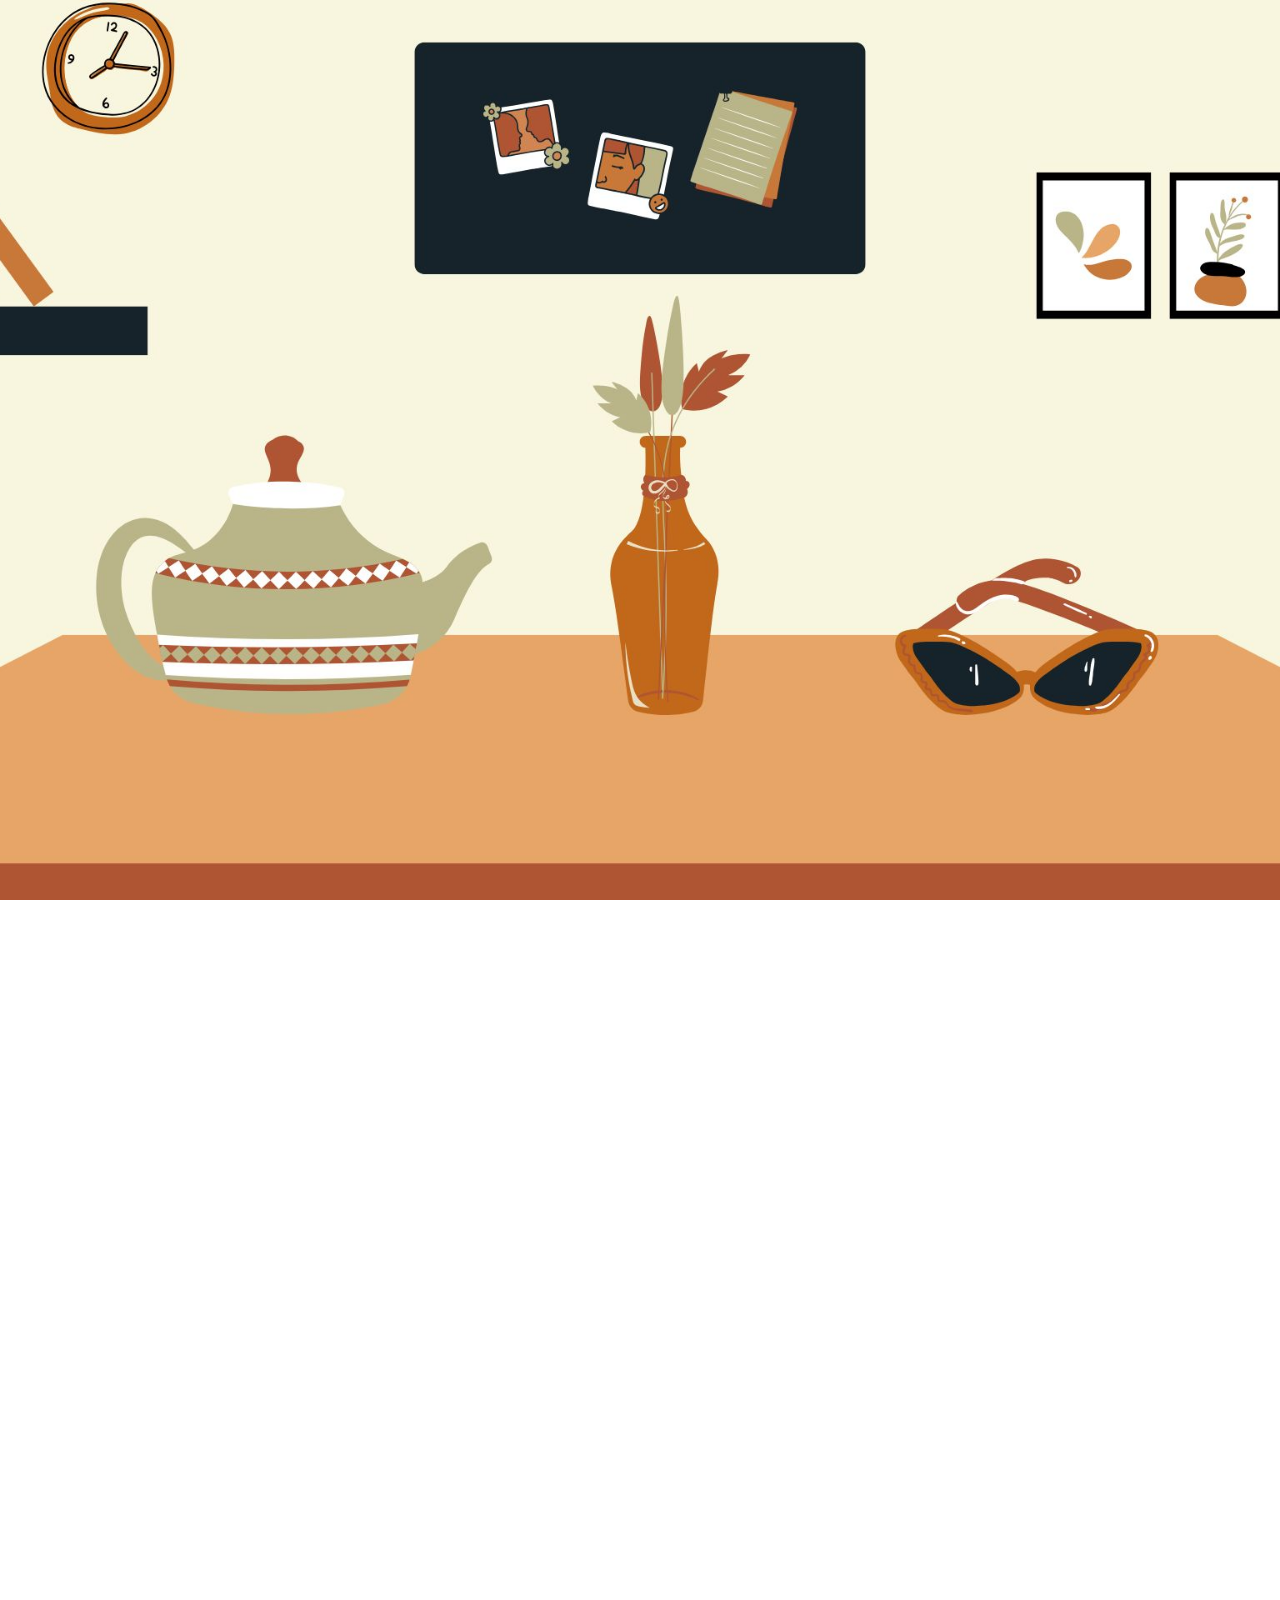
==== index.html @ 1d6615b9 "Update index.html" ====
<!DOCTYPE html>
<html lang="th">
<head>
  <meta charset="UTF-8">
  <title>Scroll Down</title>

  <style>
    body {margin: 0;}
    .page {height: 100vh;}

    /* 🎯 หน้า 1 ใส่รูปพื้นหลัง */
    .page1 {background: url("bg1.jpg") center/cover no-repeat;}
    .page2 {background: url("bg2.jpg") center/cover no-repeat;}
    .page3 {background: url("bg3.jpg") center/cover no-repeat;}
    .page4 {background: url("bg4.jpg") center/cover no-repeat;}
  </style>

</head>

<body>

  <div class="page page1"></div>
  <div class="page page2"></div>
  <div class="page page3"></div>
  <div class="page page4"></div>

</body>
</html>
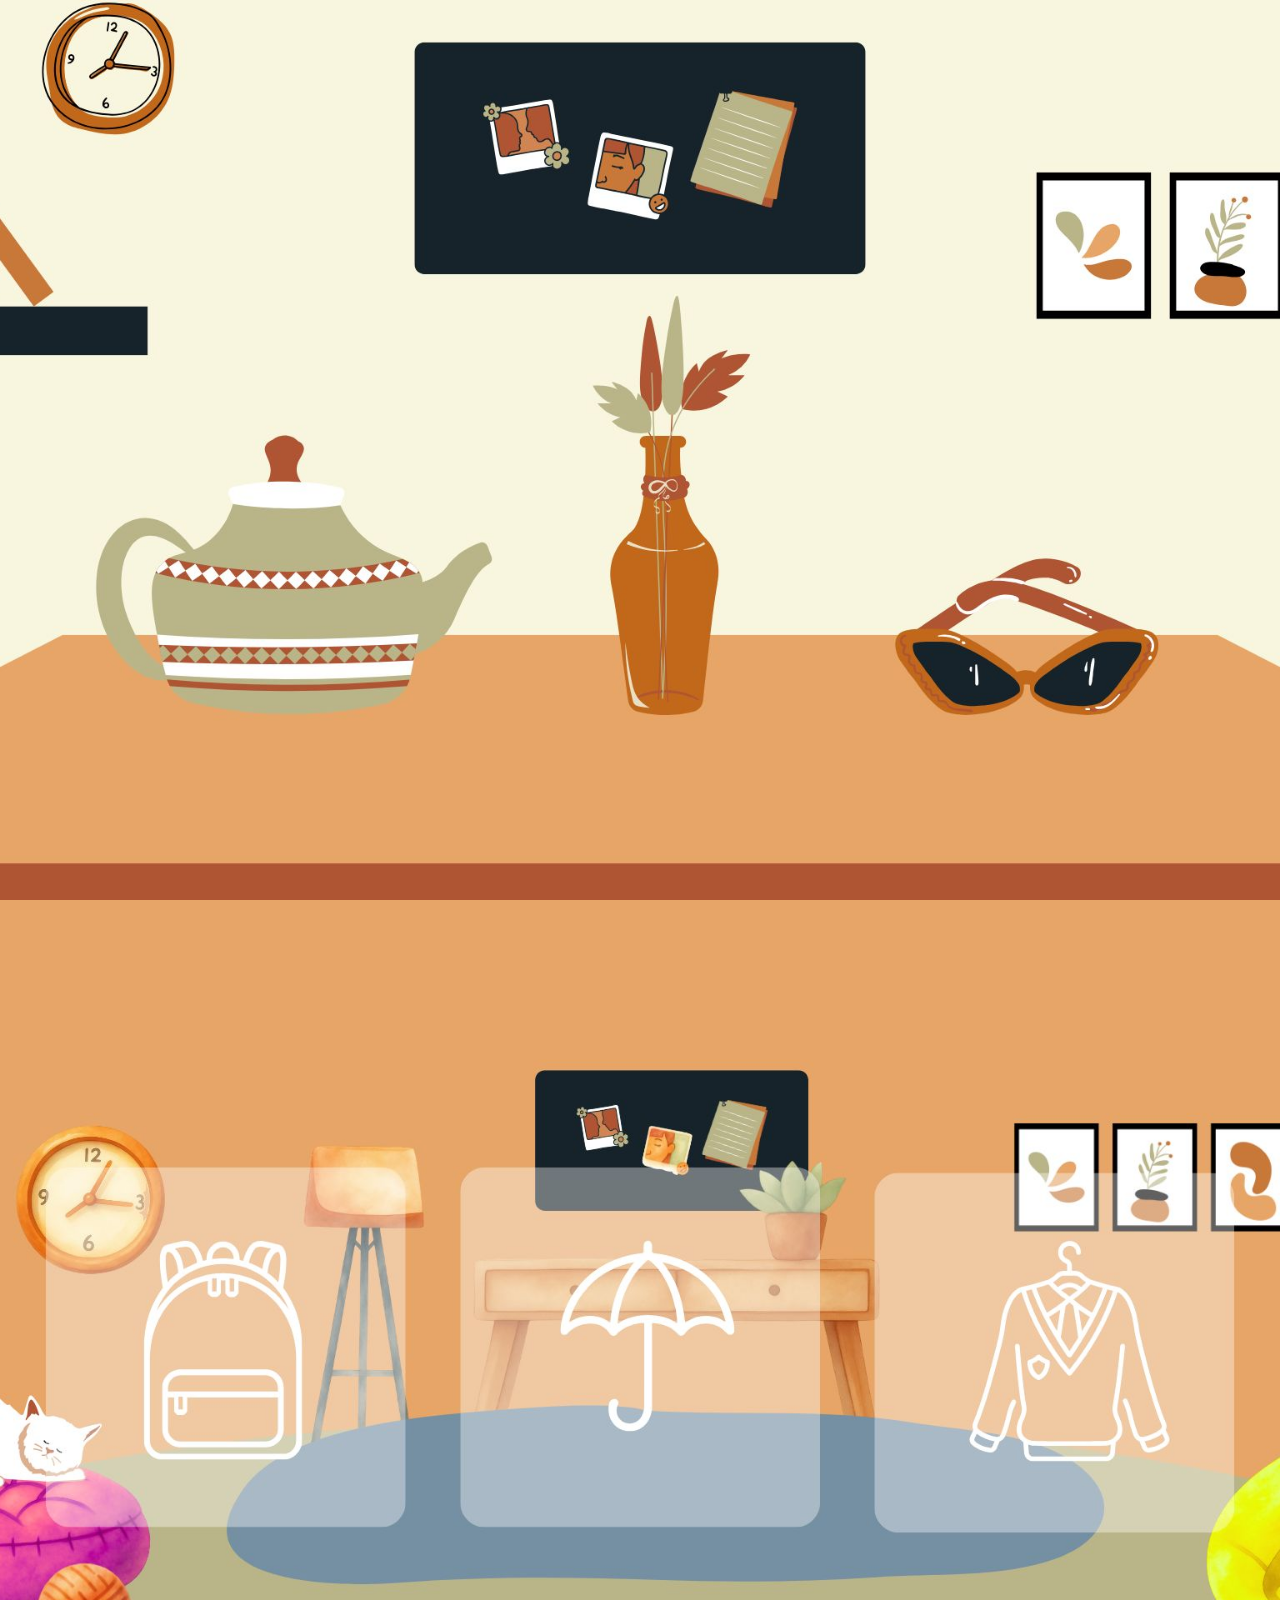
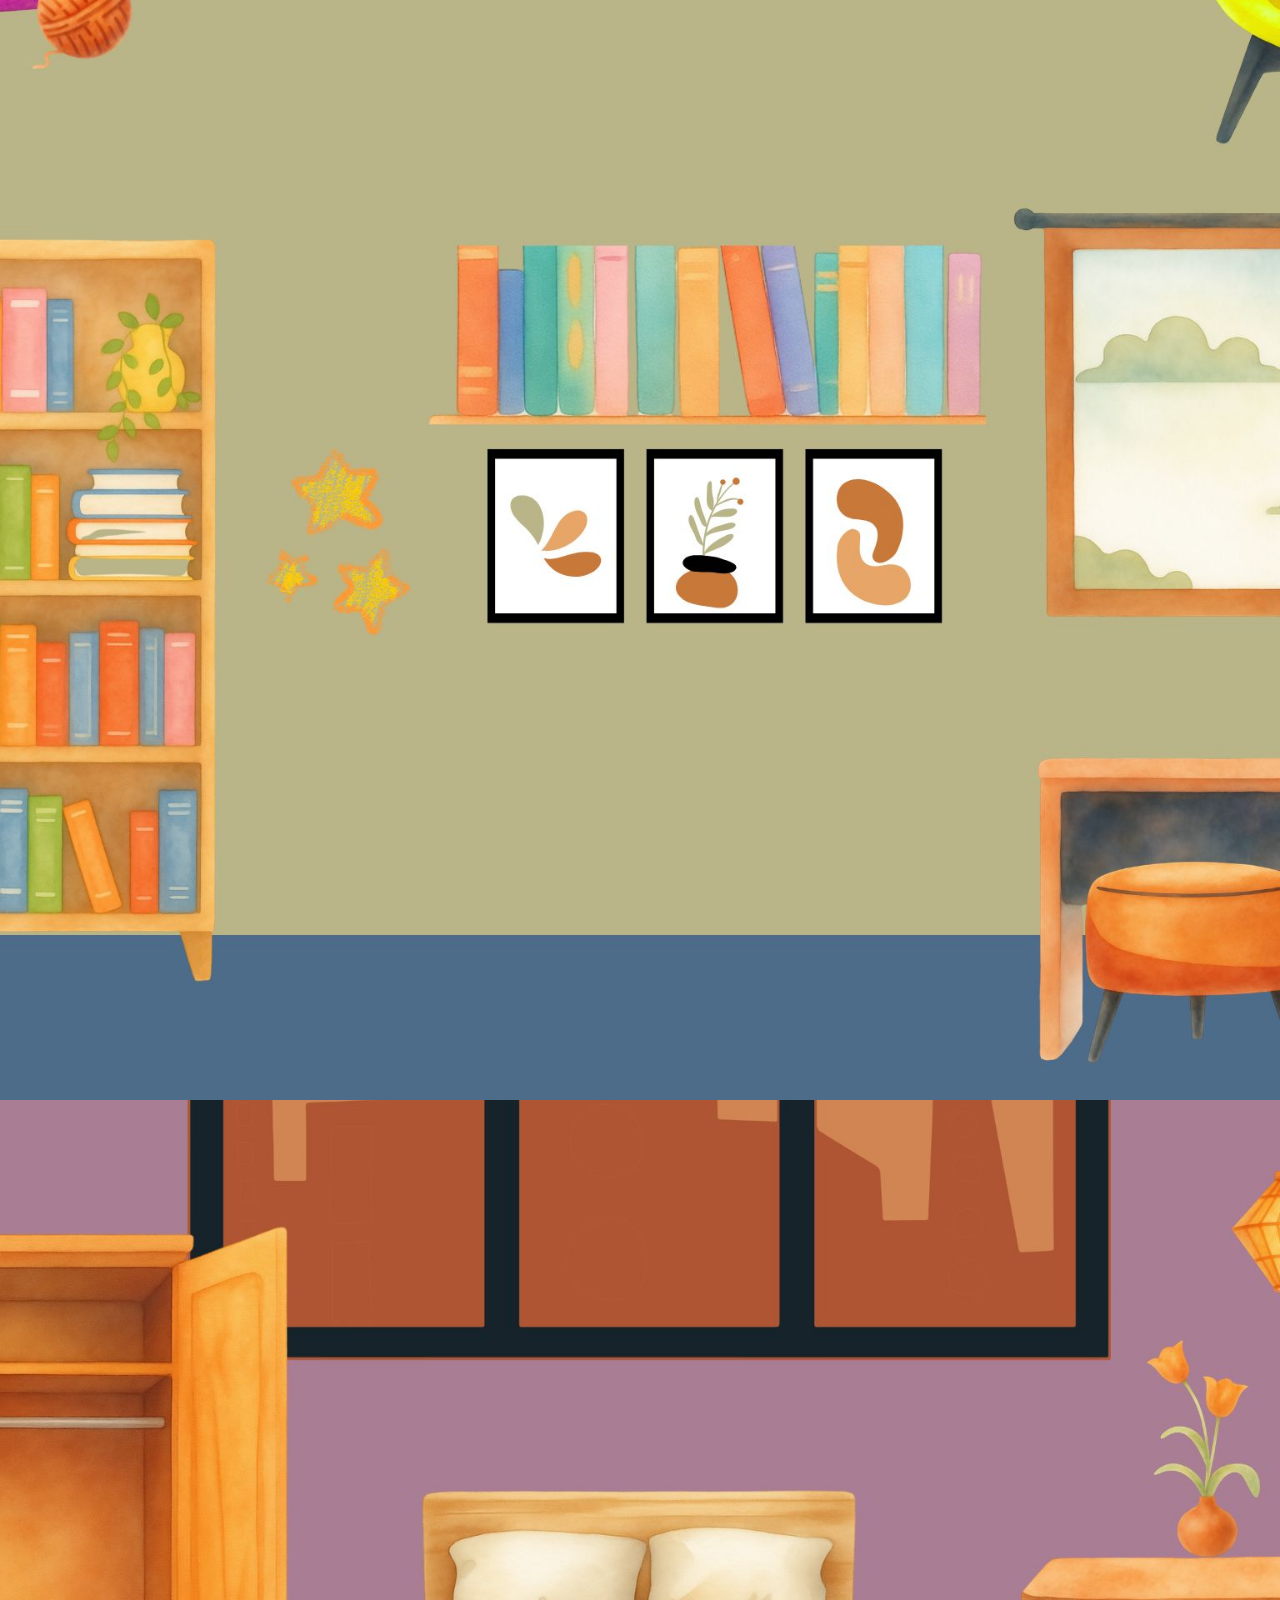
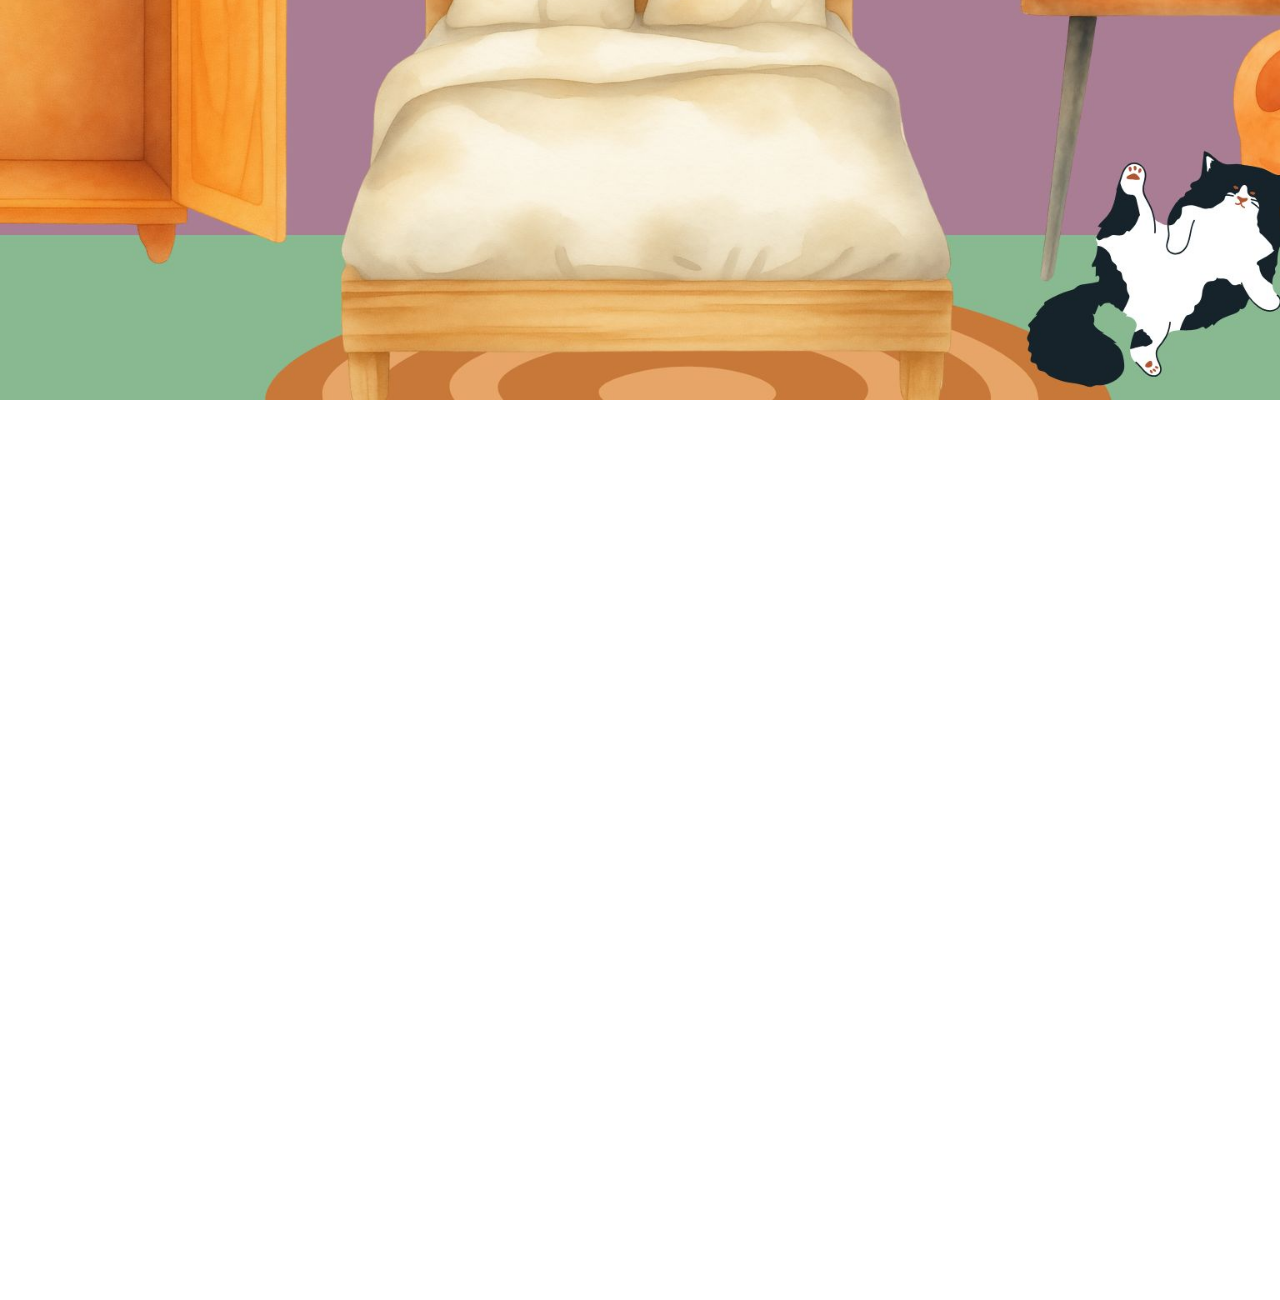
==== commit f07c7243: "Update index.html" ====
--- a/index.html
+++ b/index.html
@@ -13,6 +13,7 @@
     .page2 {background: url("bg2.jpg") center/cover no-repeat;}
     .page3 {background: url("bg3.jpg") center/cover no-repeat;}
     .page4 {background: url("bg4.jpg") center/cover no-repeat;}
+    .page4 {background: url("bg5.jpg") center/cover no-repeat;}
   </style>
 
 </head>
@@ -23,6 +24,7 @@
   <div class="page page2"></div>
   <div class="page page3"></div>
   <div class="page page4"></div>
+  <div class="page page5"></div>
 
 </body>
 </html>
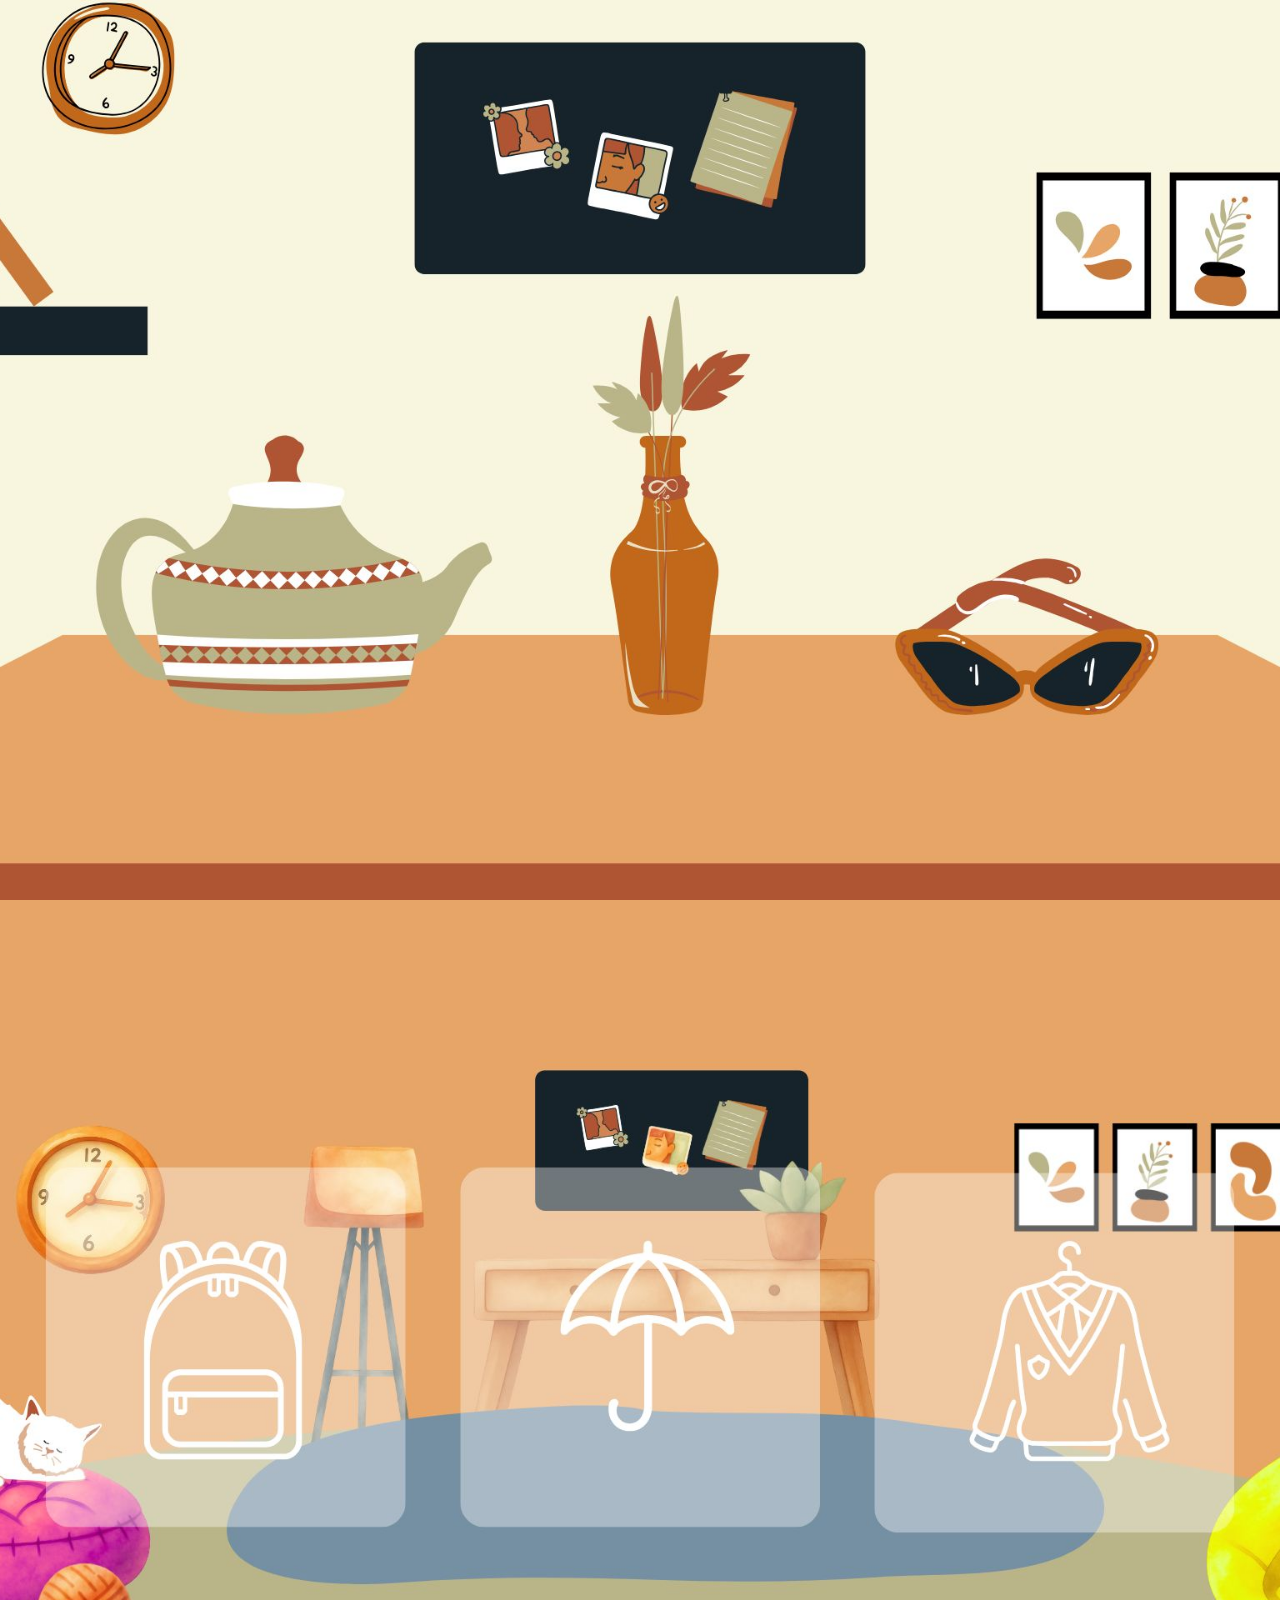
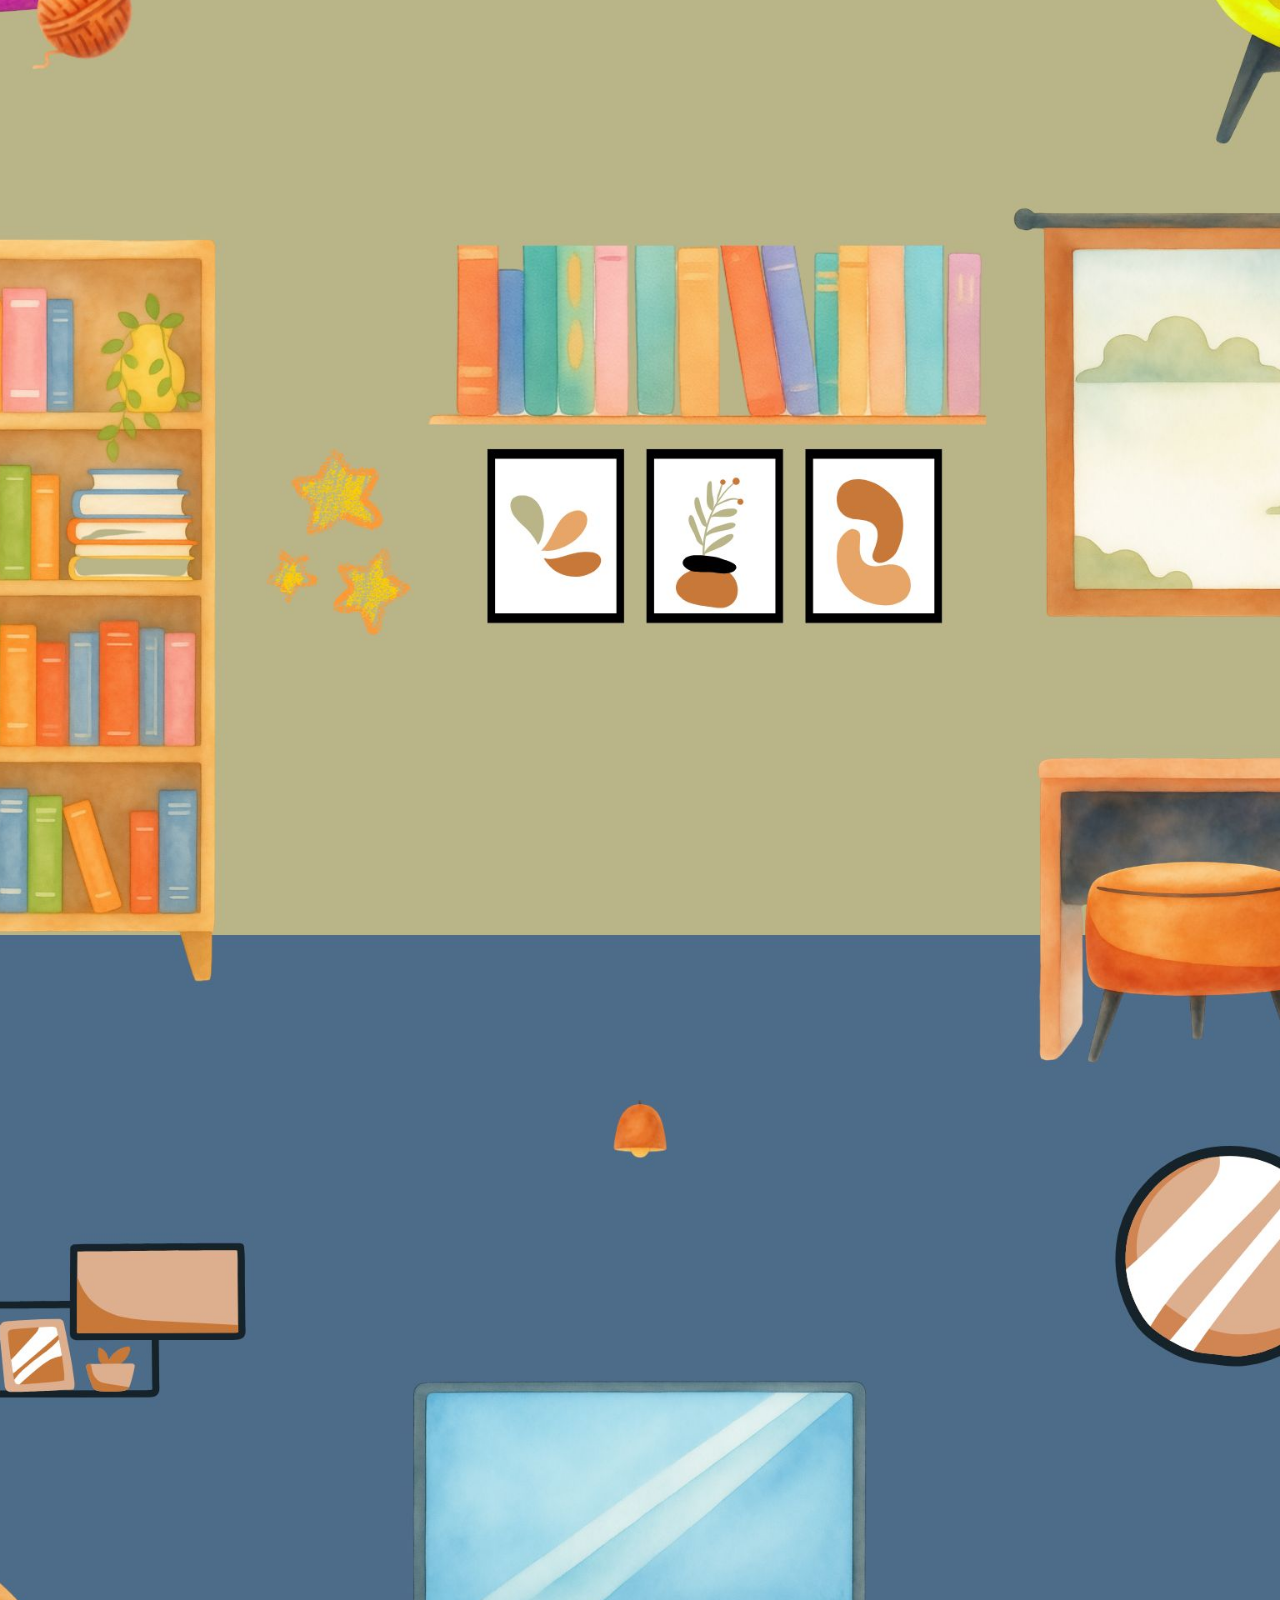
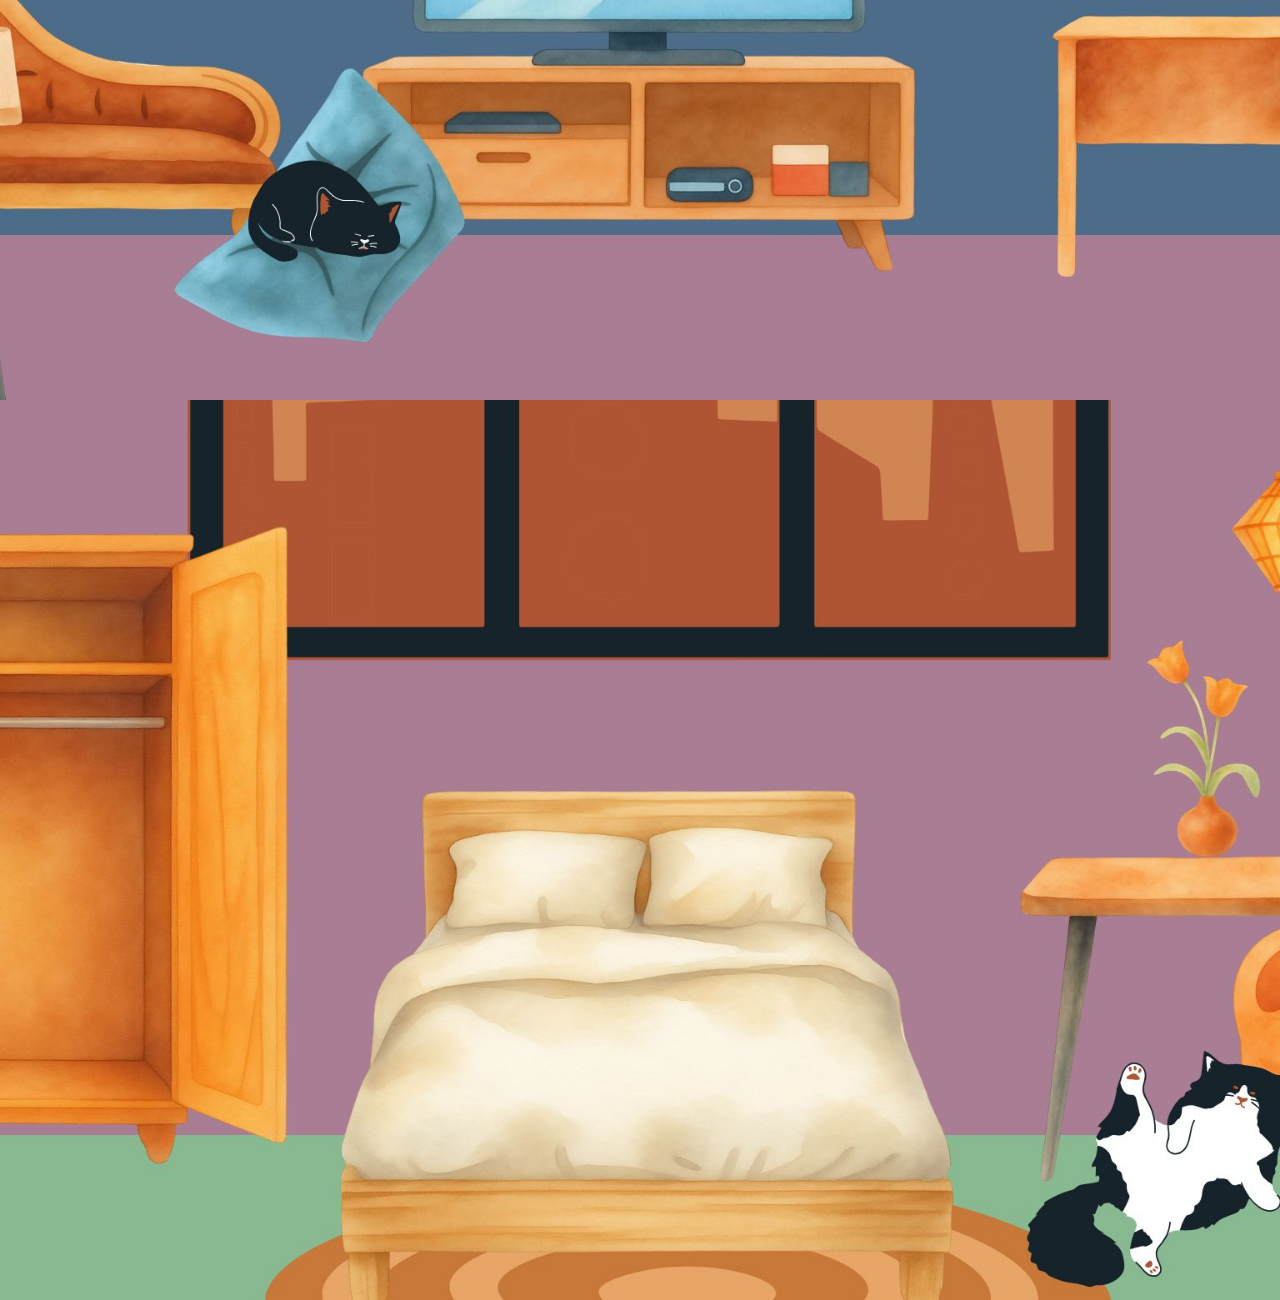
==== commit 132ed5e7: "Update index.html" ====
--- a/index.html
+++ b/index.html
@@ -13,7 +13,7 @@
     .page2 {background: url("bg2.jpg") center/cover no-repeat;}
     .page3 {background: url("bg3.jpg") center/cover no-repeat;}
     .page4 {background: url("bg4.jpg") center/cover no-repeat;}
-    .page4 {background: url("bg5.jpg") center/cover no-repeat;}
+    .page5 {background: url("bg5.jpg") center/cover no-repeat;}
   </style>
 
 </head>
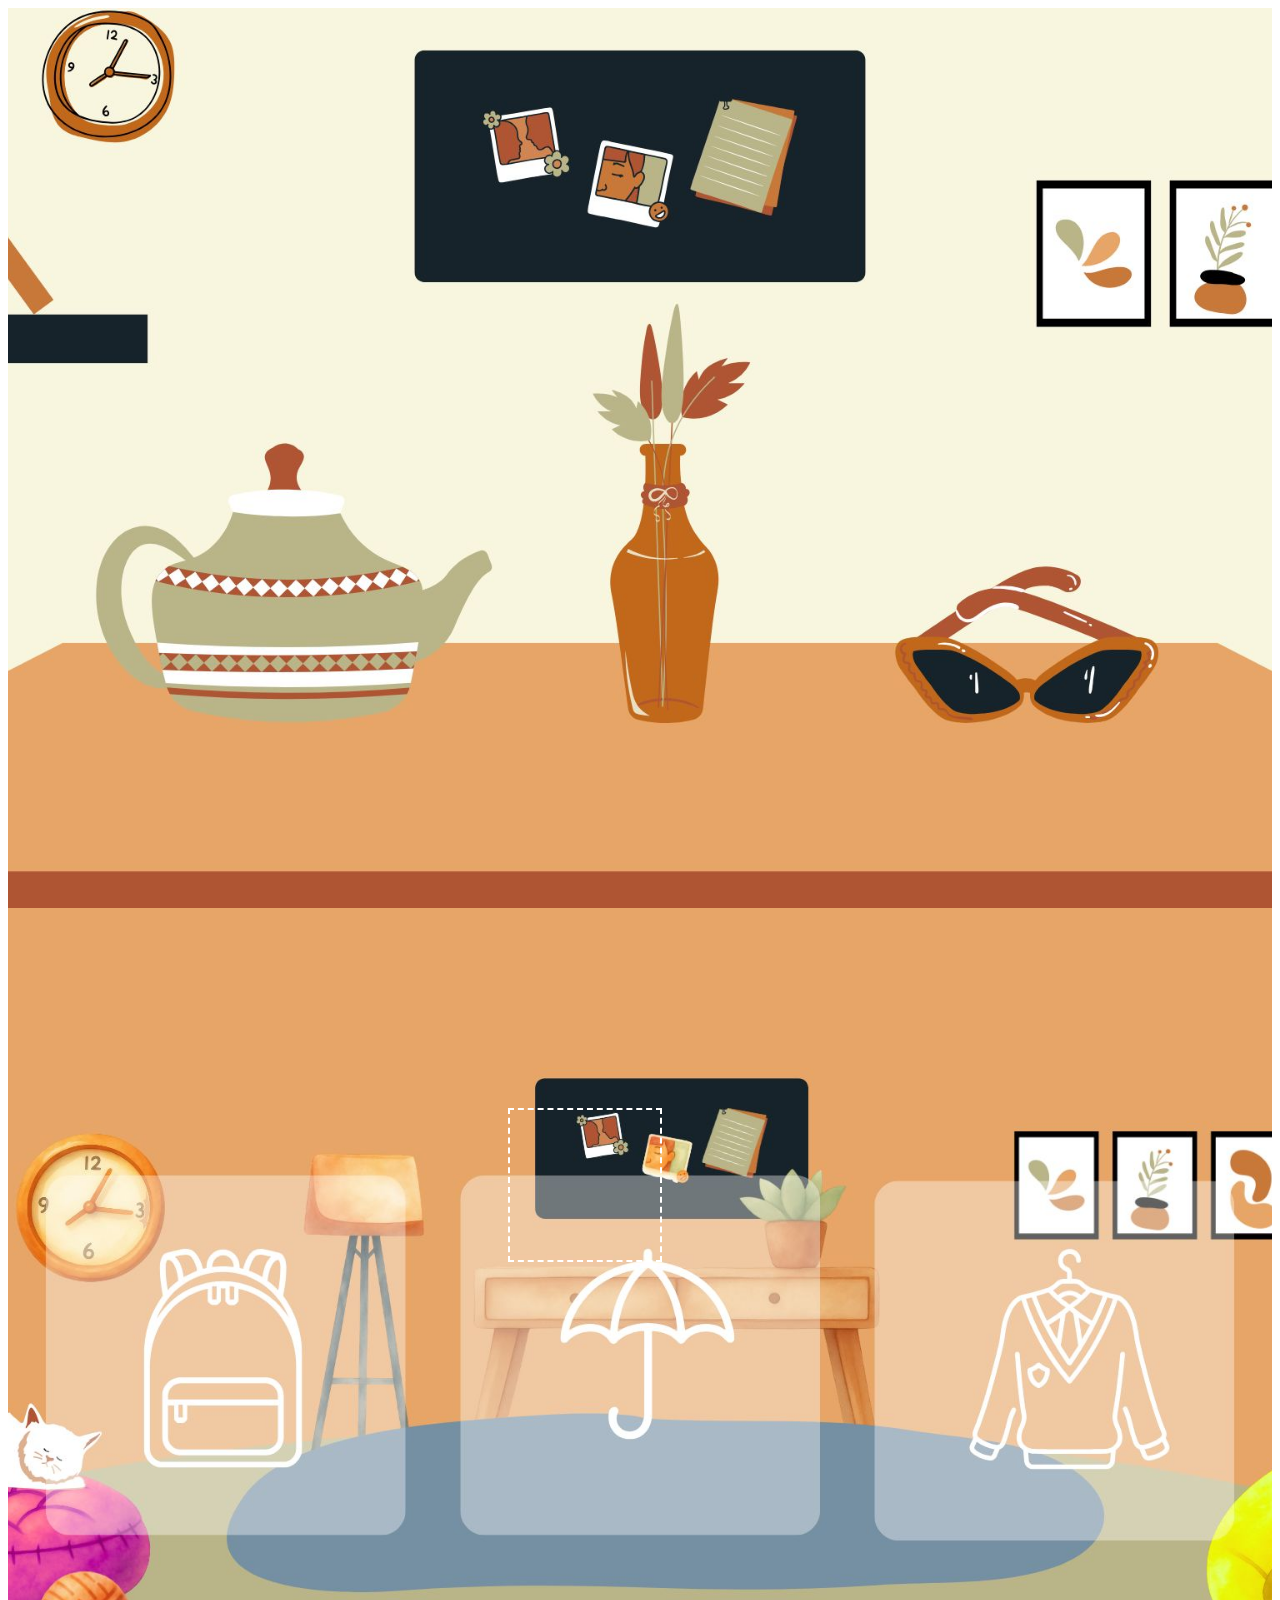
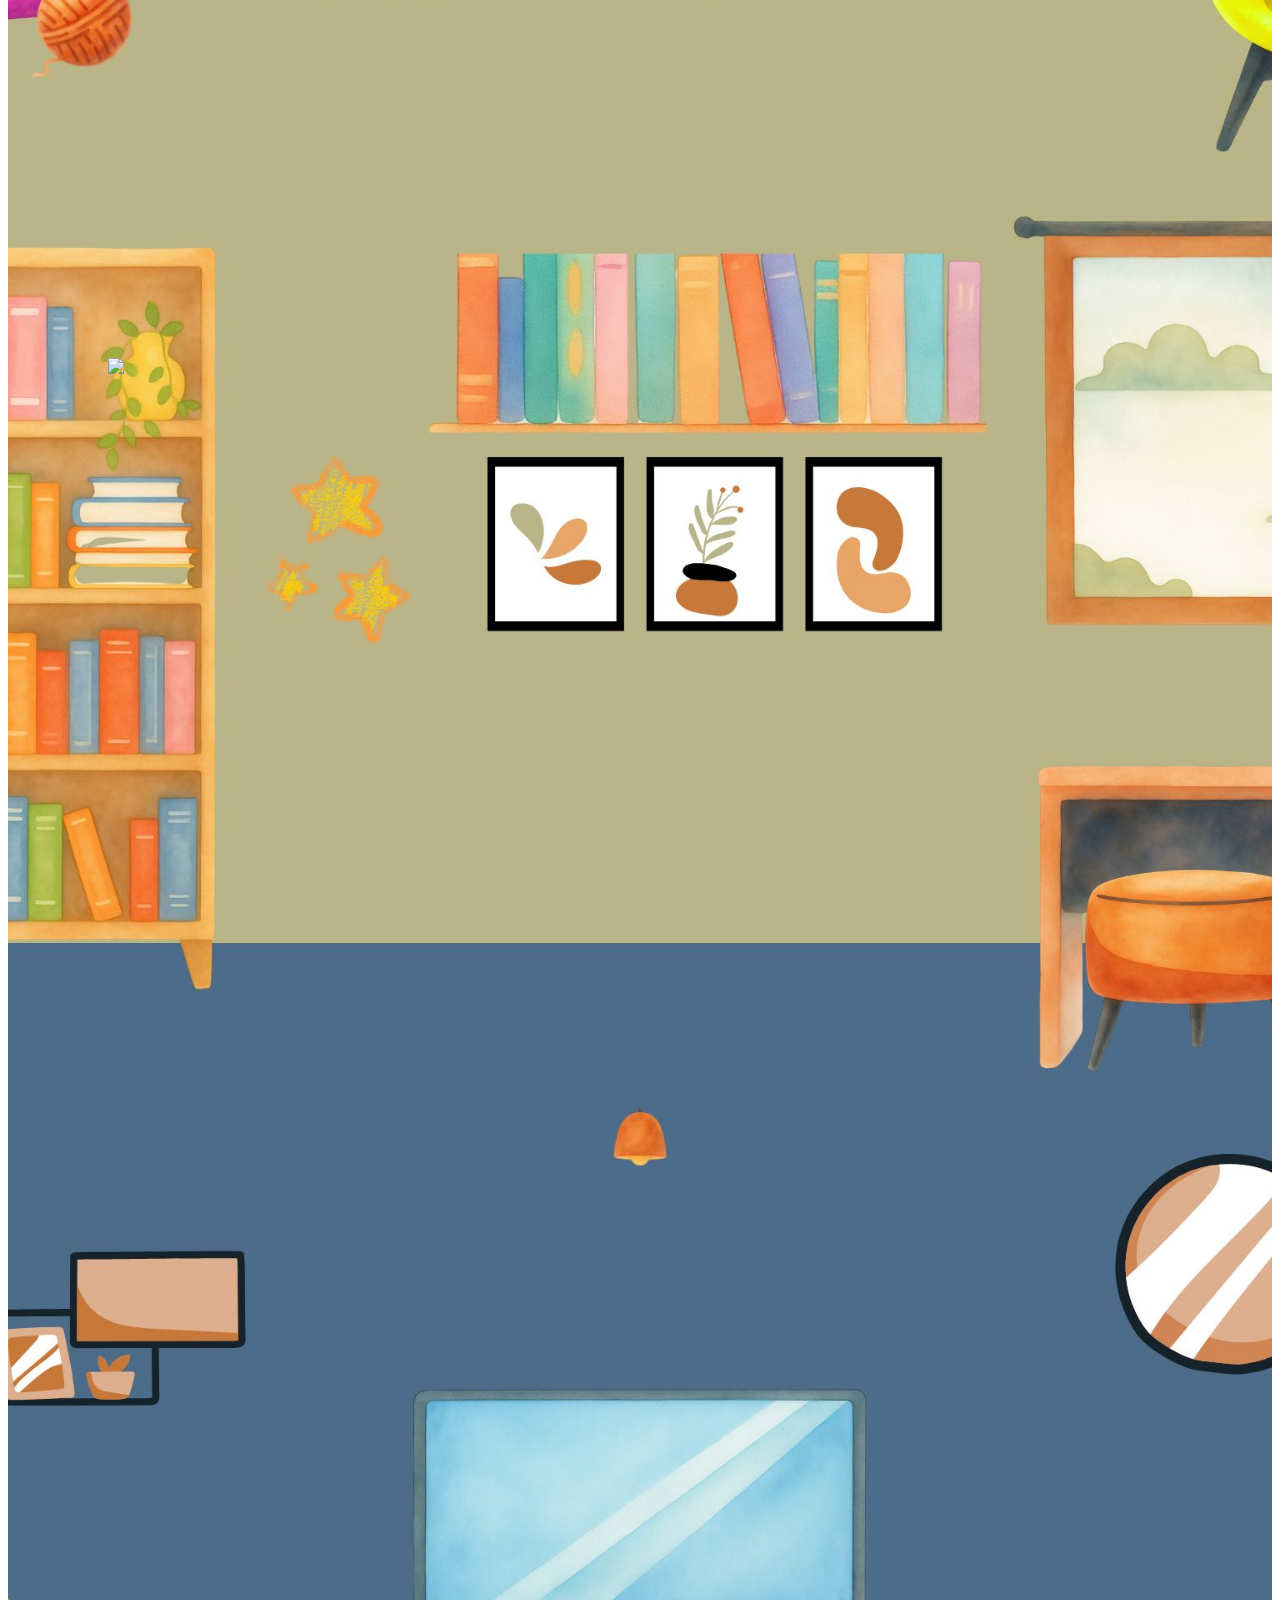
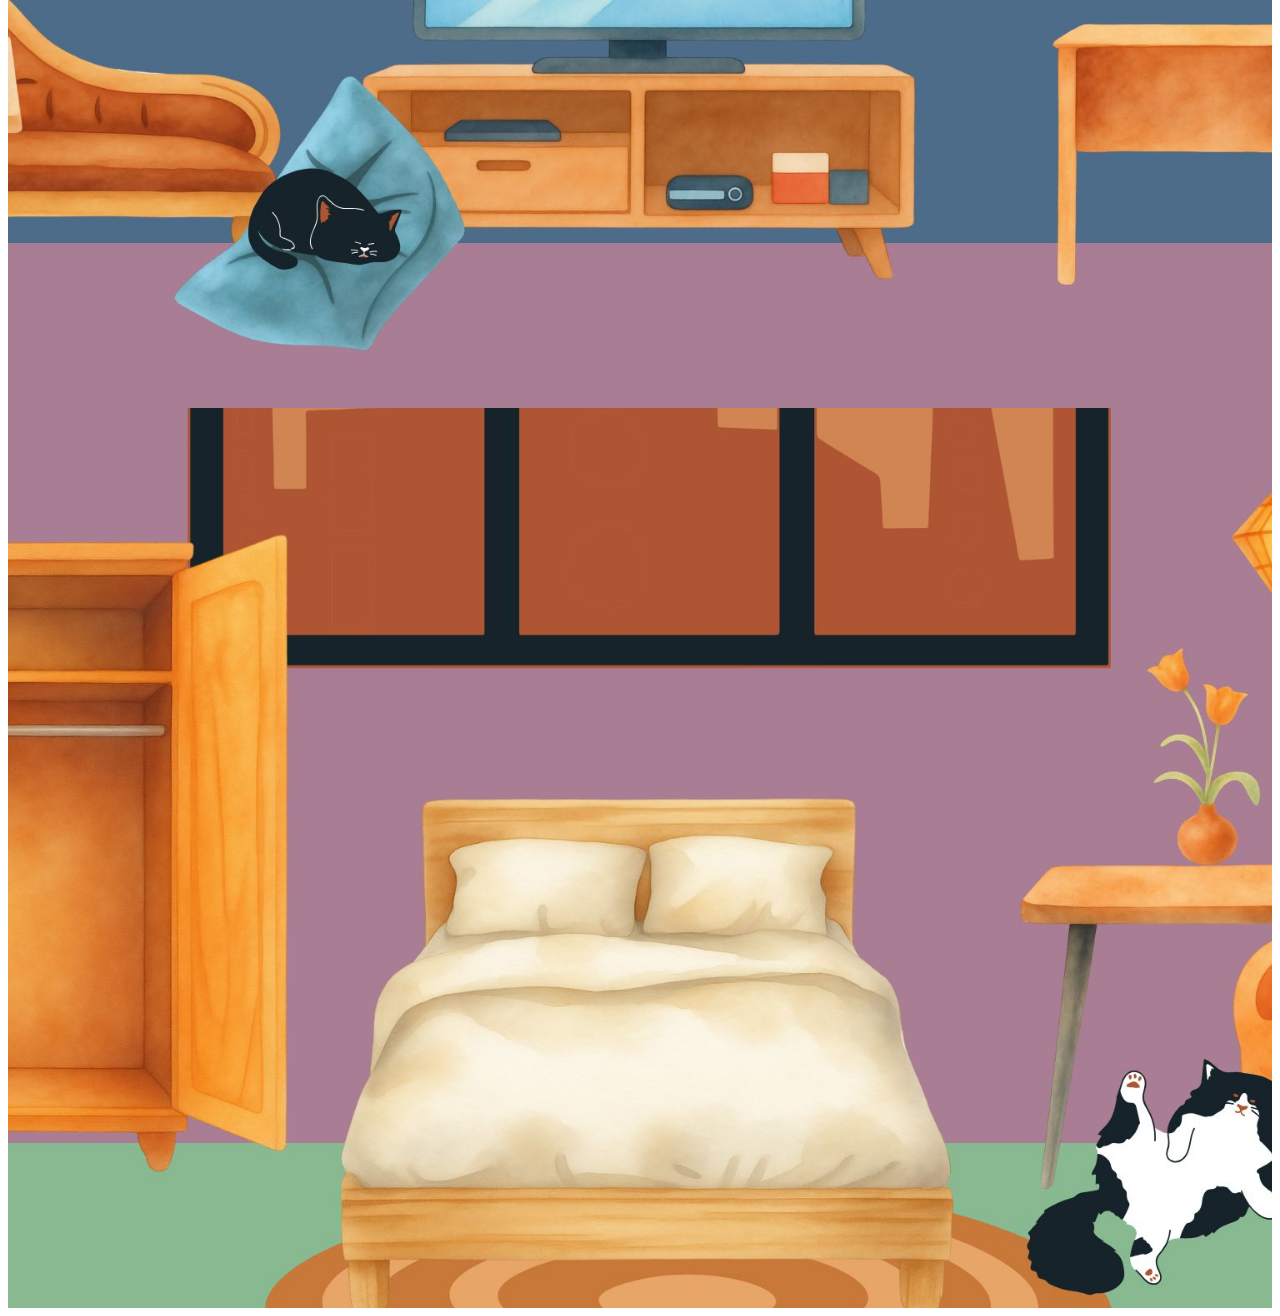
==== commit 7b22a320: "Update index.html" ====
--- a/index.html
+++ b/index.html
@@ -1,30 +1,57 @@
 <!DOCTYPE html>
 <html lang="th">
 <head>
-  <meta charset="UTF-8">
-  <title>Scroll Down</title>
+<meta charset="UTF-8">
+<title>Scroll Down</title>
 
-  <style>
-    body {margin: 0;}
-    .page {height: 100vh;}
+<style>
+.page{
+  height: 100vh;
+  position: relative;
+}
 
-    /* 🎯 หน้า 1 ใส่รูปพื้นหลัง */
-    .page1 {background: url("bg1.jpg") center/cover no-repeat;}
-    .page2 {background: url("bg2.jpg") center/cover no-repeat;}
-    .page3 {background: url("bg3.jpg") center/cover no-repeat;}
-    .page4 {background: url("bg4.jpg") center/cover no-repeat;}
-    .page5 {background: url("bg5.jpg") center/cover no-repeat;}
-  </style>
+/* 🎯 พื้นหลัง */
+.page1 {background: url("bg1.jpg") center/cover no-repeat;}
+.page2 {background: url("bg2.jpg") center/cover no-repeat;}
+.page3 {background: url("bg3.jpg") center/cover no-repeat;}
+.page4 {background: url("bg4.jpg") center/cover no-repeat;}
+.page5 {background: url("bg5.jpg") center/cover no-repeat;}
 
+/* 🖼️ รูป */
+#oj1{
+  width: 100px;
+  position: absolute;
+  top: 150px;
+  left: 100px;
+  cursor: grab;
+}
+
+/* 📦 drop zone */
+#dropZone{
+  width: 150px;
+  height: 150px;
+  border: 2px dashed white;
+  position: absolute;
+  top: 200px;
+  left: 500px;
+}
+</style>
 </head>
 
 <body>
 
-  <div class="page page1"></div>
-  <div class="page page2"></div>
-  <div class="page page3"></div>
-  <div class="page page4"></div>
-  <div class="page page5"></div>
+<div class="page page1"></div>
 
+<div class="page page2">
+  <div id="dropZone"></div>
+</div>
+
+<div class="page page3">
+  <img id="oj1" src="oj1.png"></div>
+
+<div class="page page4"></div>
+<div class="page page5"></div>
+
+<script src="script.js"></script>
 </body>
 </html>
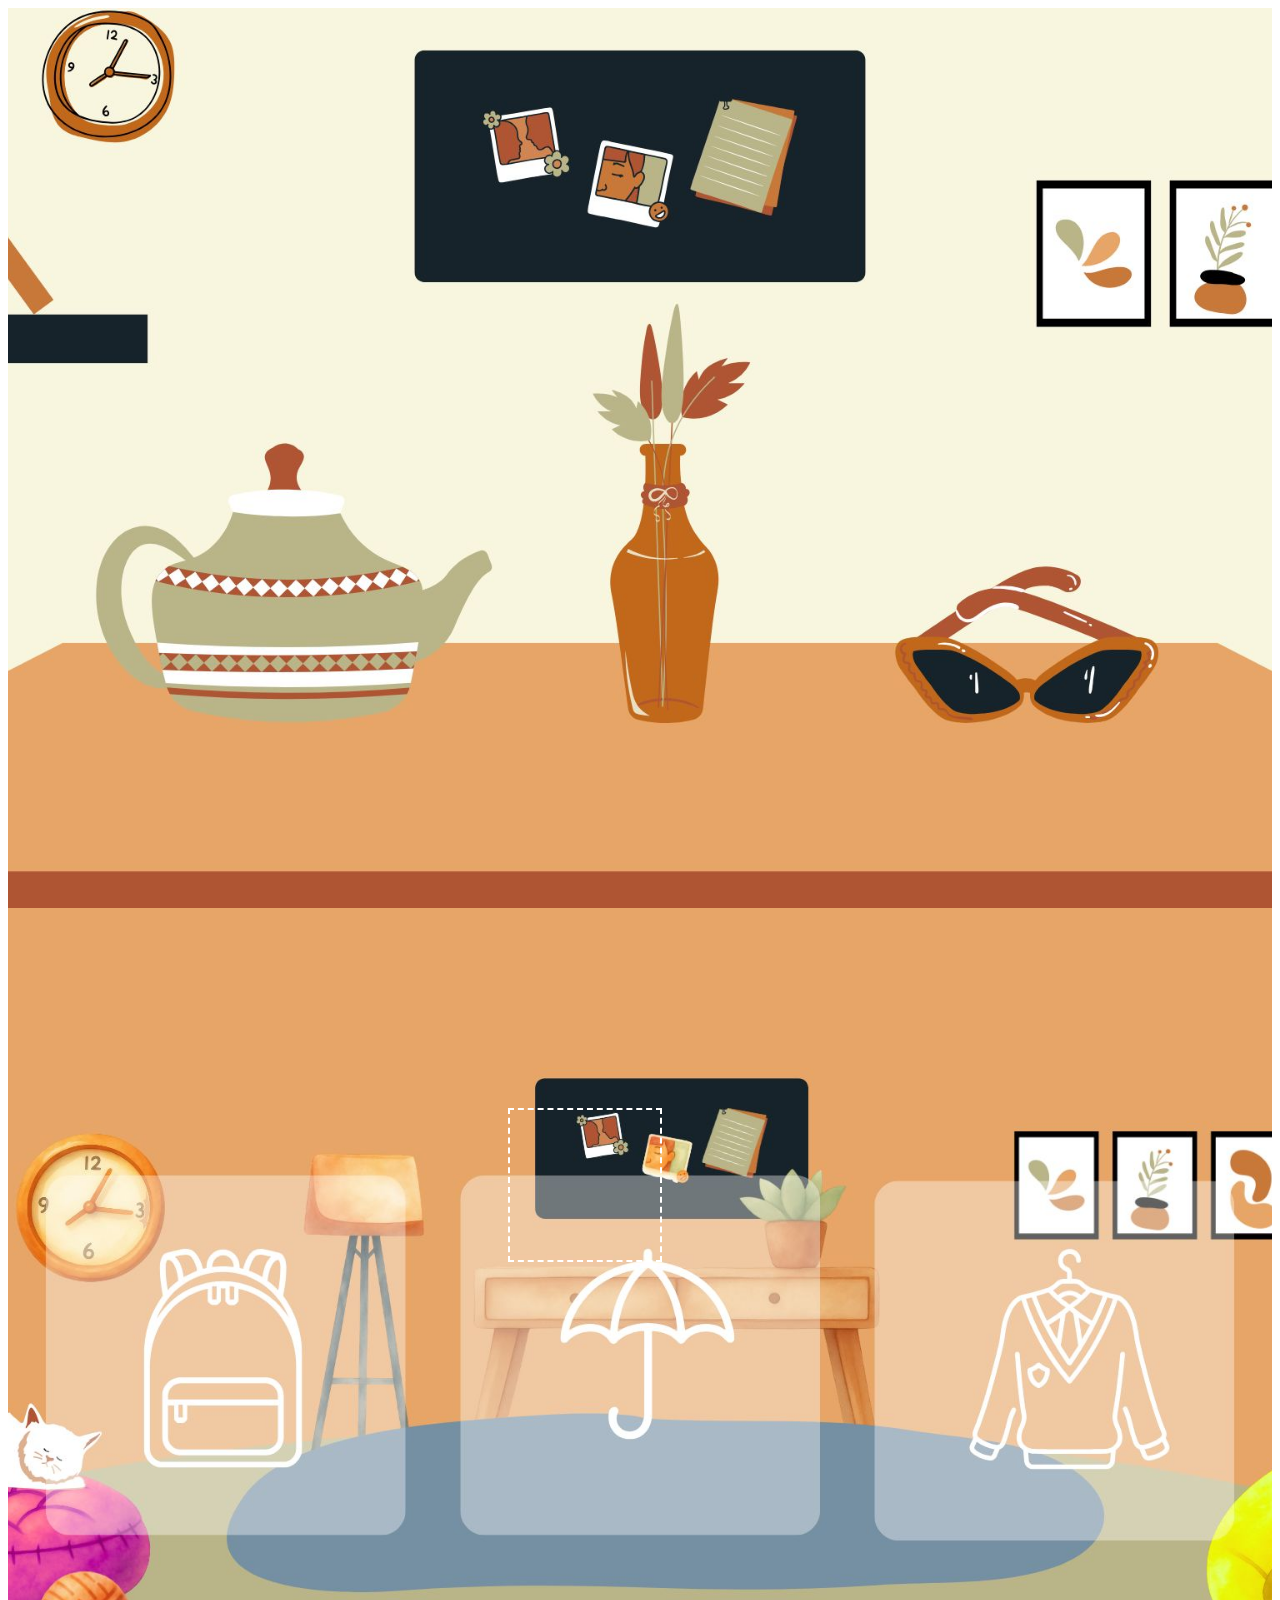
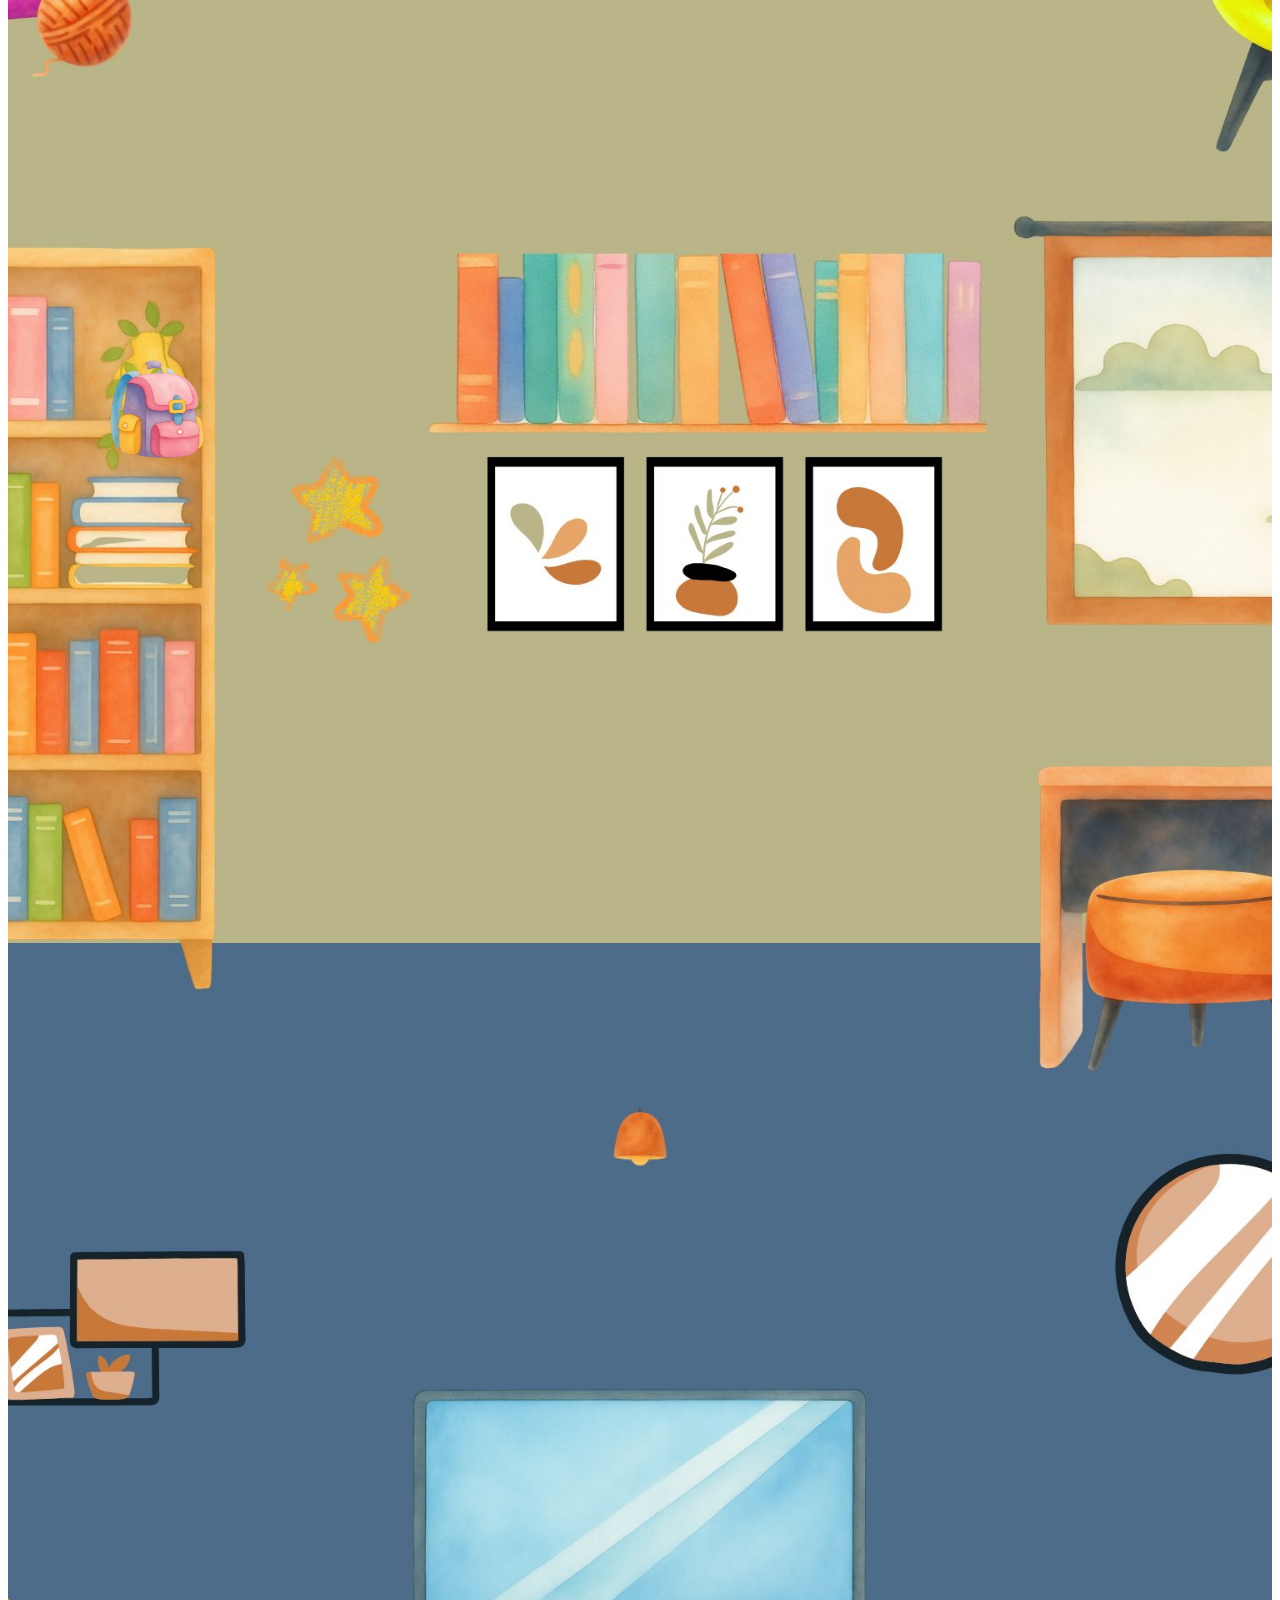
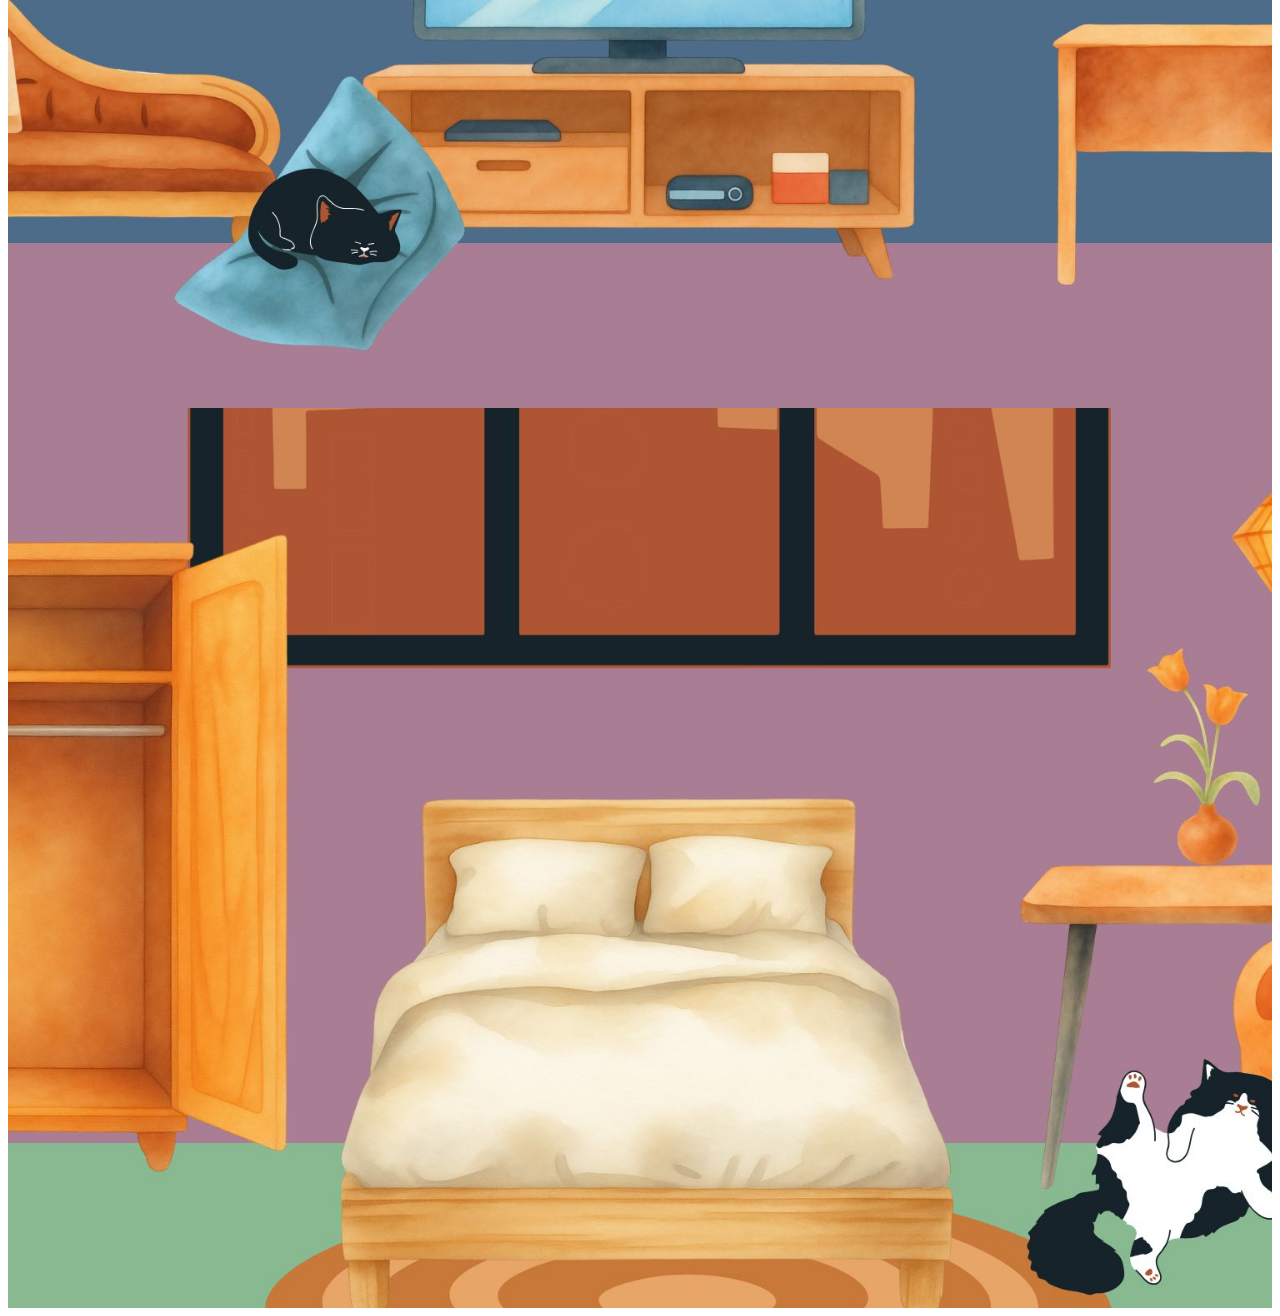
==== commit 8a9136ab: "Update index.html" ====
--- a/index.html
+++ b/index.html
@@ -2,7 +2,7 @@
 <html lang="th">
 <head>
 <meta charset="UTF-8">
-<title>Scroll Down</title>
+<title>Drag Game</title>
 
 <style>
 .page{
@@ -10,14 +10,12 @@
   position: relative;
 }
 
-/* 🎯 พื้นหลัง */
 .page1 {background: url("bg1.jpg") center/cover no-repeat;}
 .page2 {background: url("bg2.jpg") center/cover no-repeat;}
 .page3 {background: url("bg3.jpg") center/cover no-repeat;}
 .page4 {background: url("bg4.jpg") center/cover no-repeat;}
 .page5 {background: url("bg5.jpg") center/cover no-repeat;}
 
-/* 🖼️ รูป */
 #oj1{
   width: 100px;
   position: absolute;
@@ -26,7 +24,6 @@
   cursor: grab;
 }
 
-/* 📦 drop zone */
 #dropZone{
   width: 150px;
   height: 150px;
@@ -47,11 +44,13 @@
 </div>
 
 <div class="page page3">
-  <img id="oj1" src="oj1.png"></div>
+  <img id="oj1" src="oj1.png">
+</div>
 
 <div class="page page4"></div>
 <div class="page page5"></div>
 
-<script src="script.js"></script>
+<script src="script.js" defer></script>
+
 </body>
 </html>
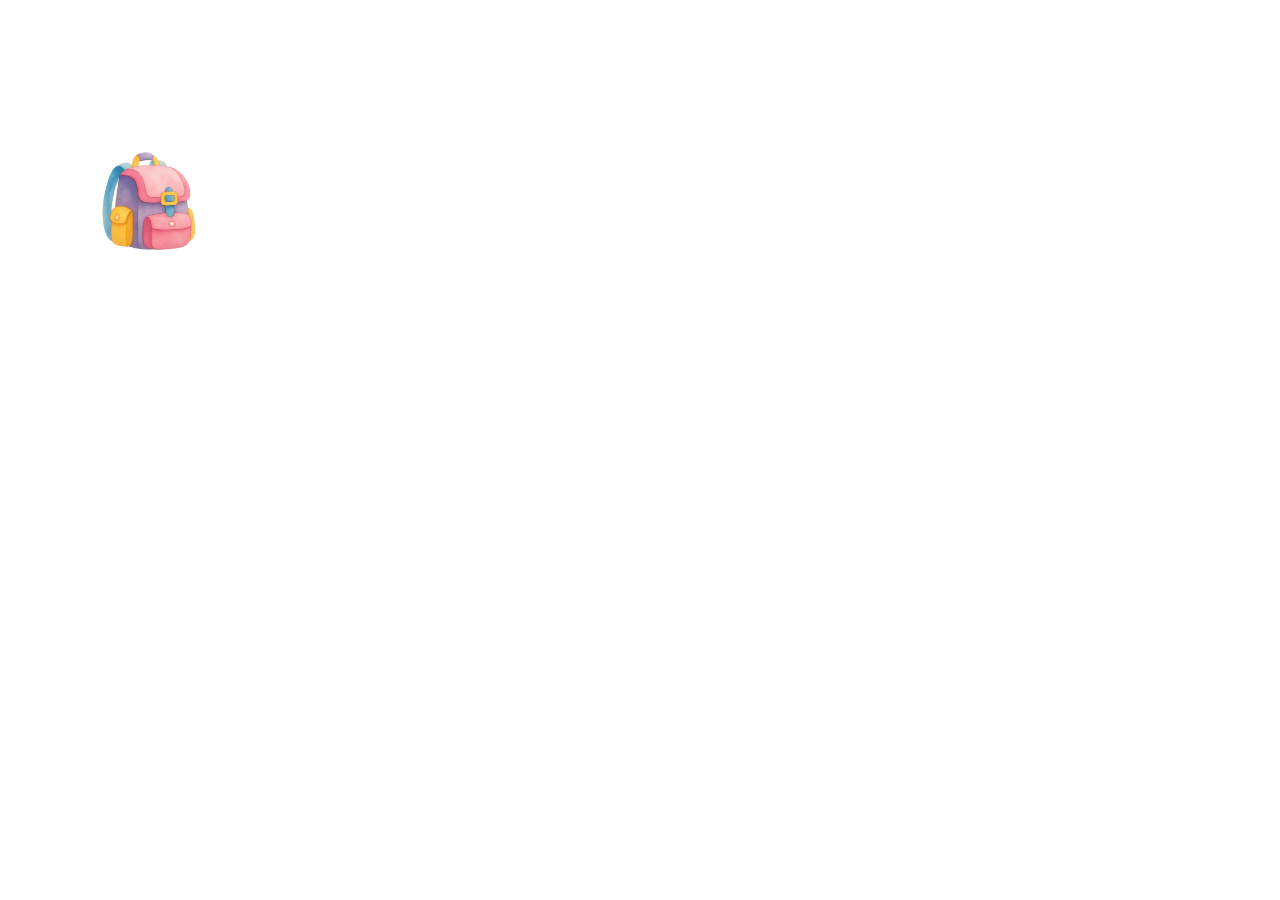
==== commit a92eb097: "Update index.html" ====
--- a/index.html
+++ b/index.html
@@ -5,8 +5,8 @@
 <title>Drag Game</title>
 
 <style>
-.page{
   height: 100vh;
+  width: 100vw;
   position: relative;
 }
 
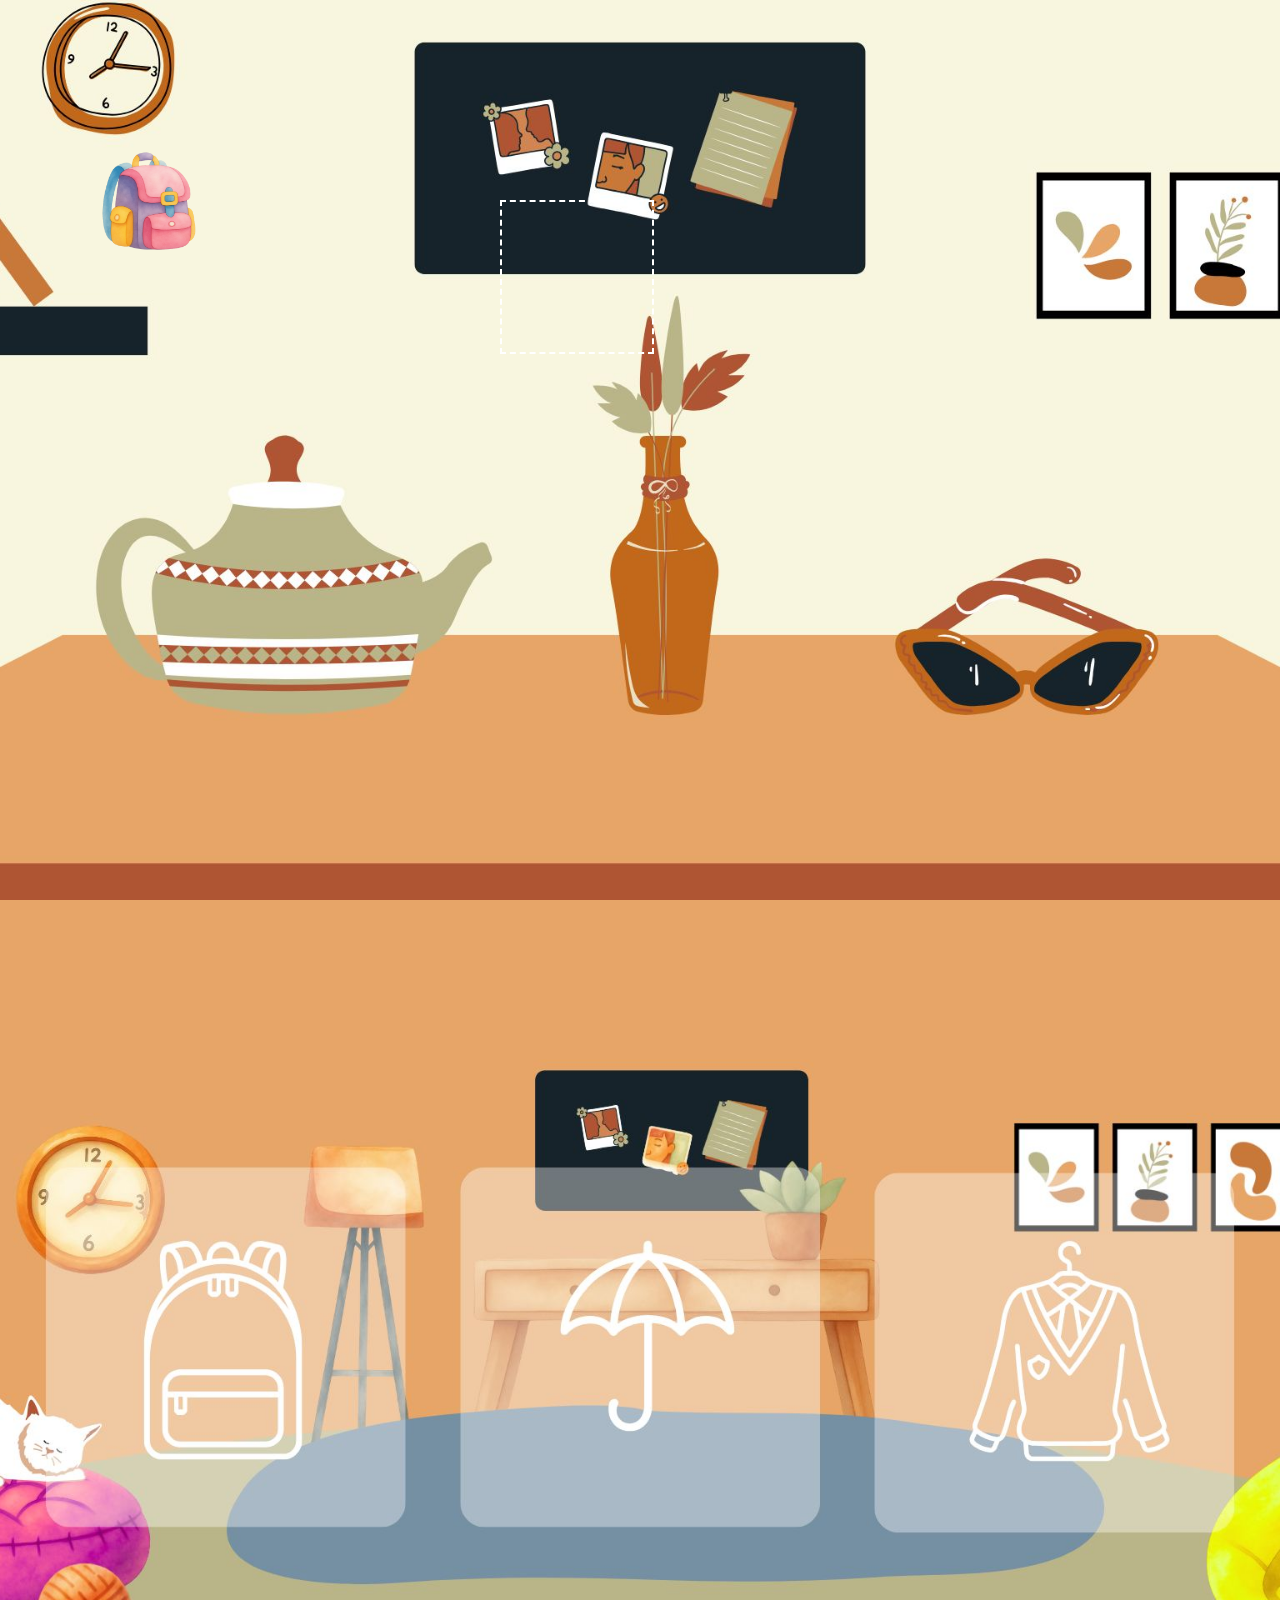
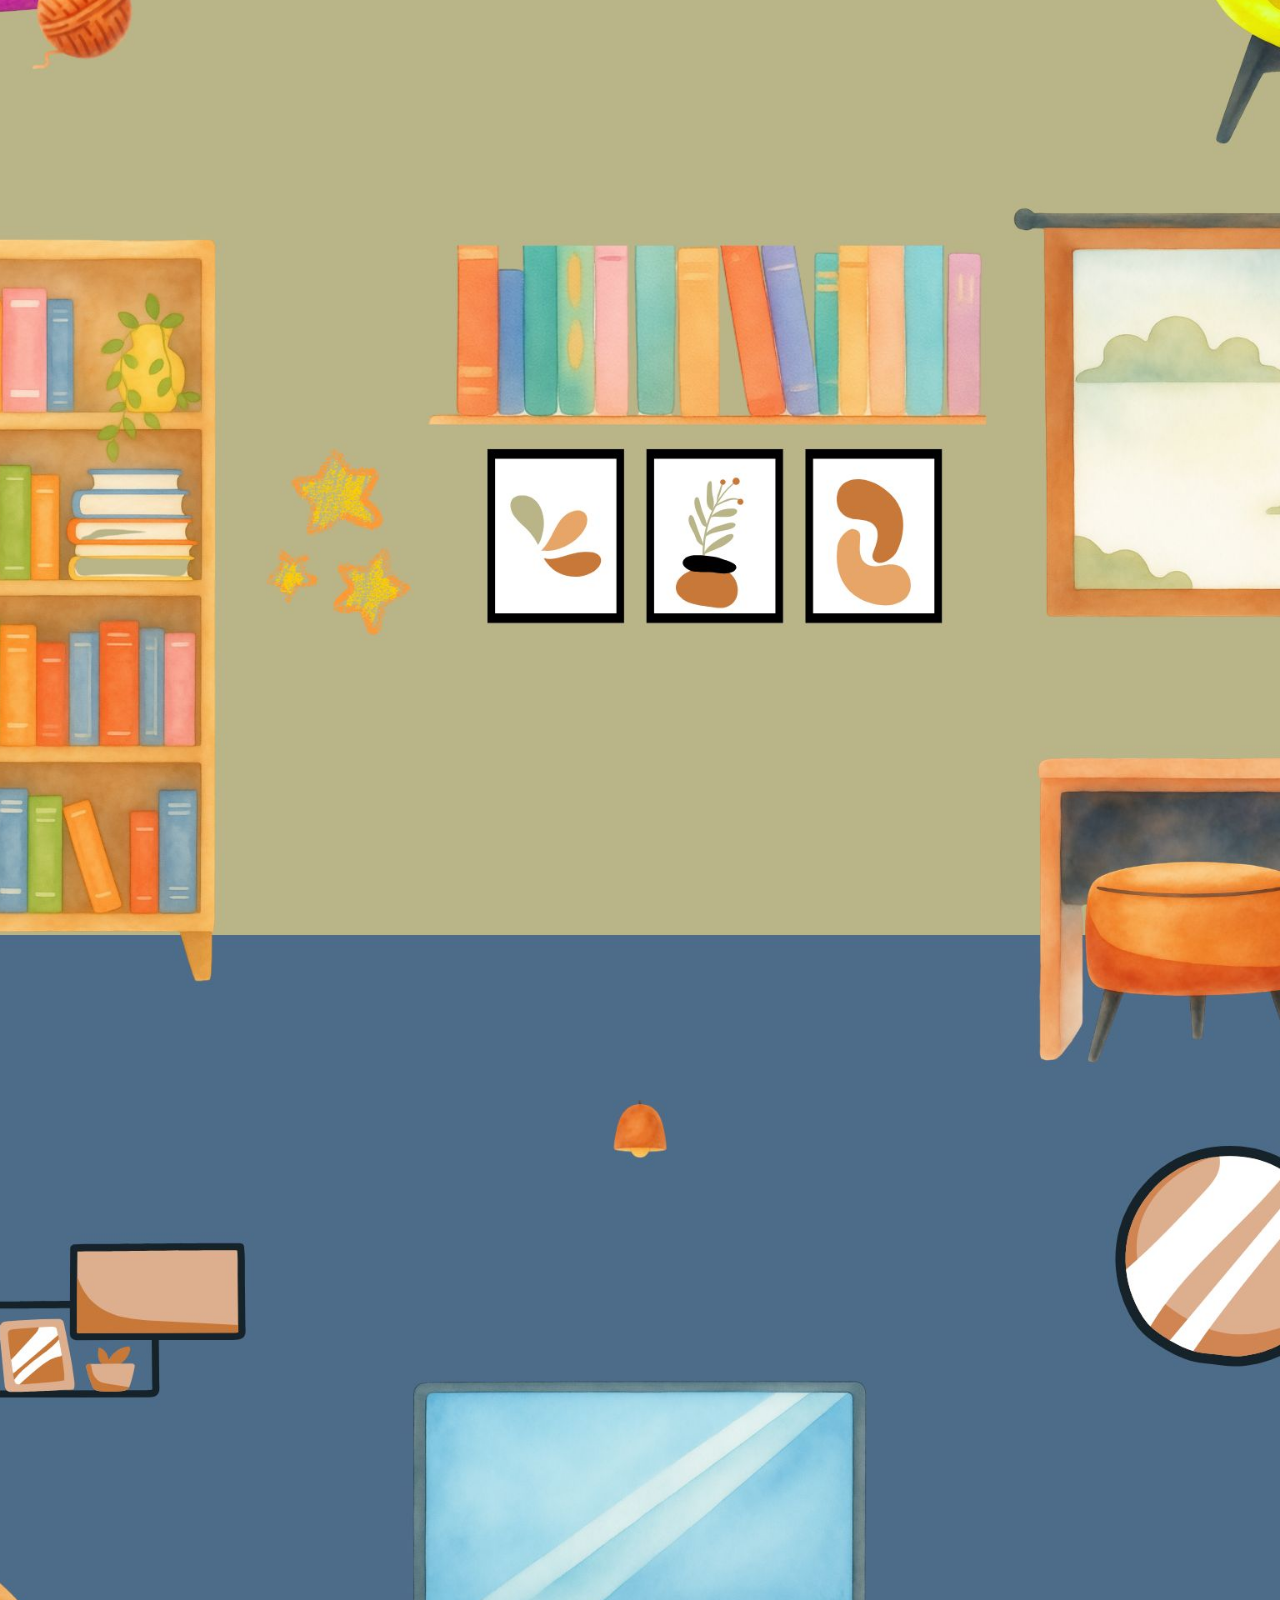
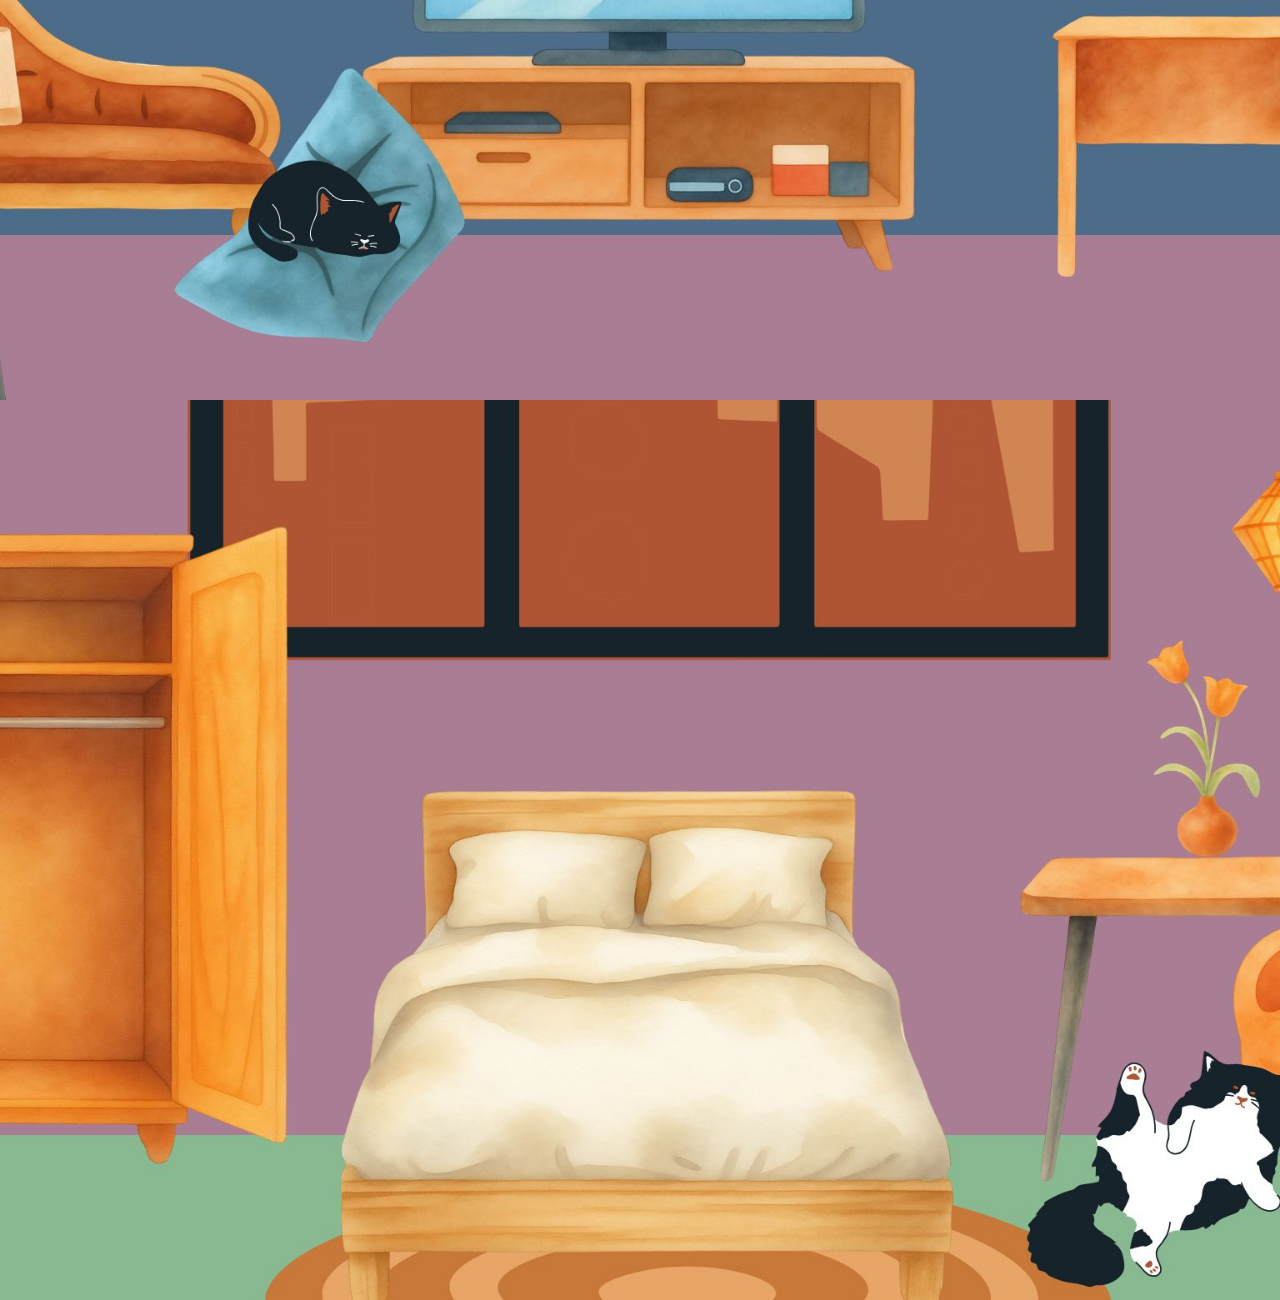
==== commit 749ef86d: "Update index.html" ====
--- a/index.html
+++ b/index.html
@@ -3,13 +3,12 @@
 <head>
 <meta charset="UTF-8">
 <title>Drag Game</title>
+  
+<style>
+  body {margin: 0;}
+  .page {height: 100vh;}
 
-<style>
-  height: 100vh;
-  width: 100vw;
-  position: relative;
-}
-
+    
 .page1 {background: url("bg1.jpg") center/cover no-repeat;}
 .page2 {background: url("bg2.jpg") center/cover no-repeat;}
 .page3 {background: url("bg3.jpg") center/cover no-repeat;}
